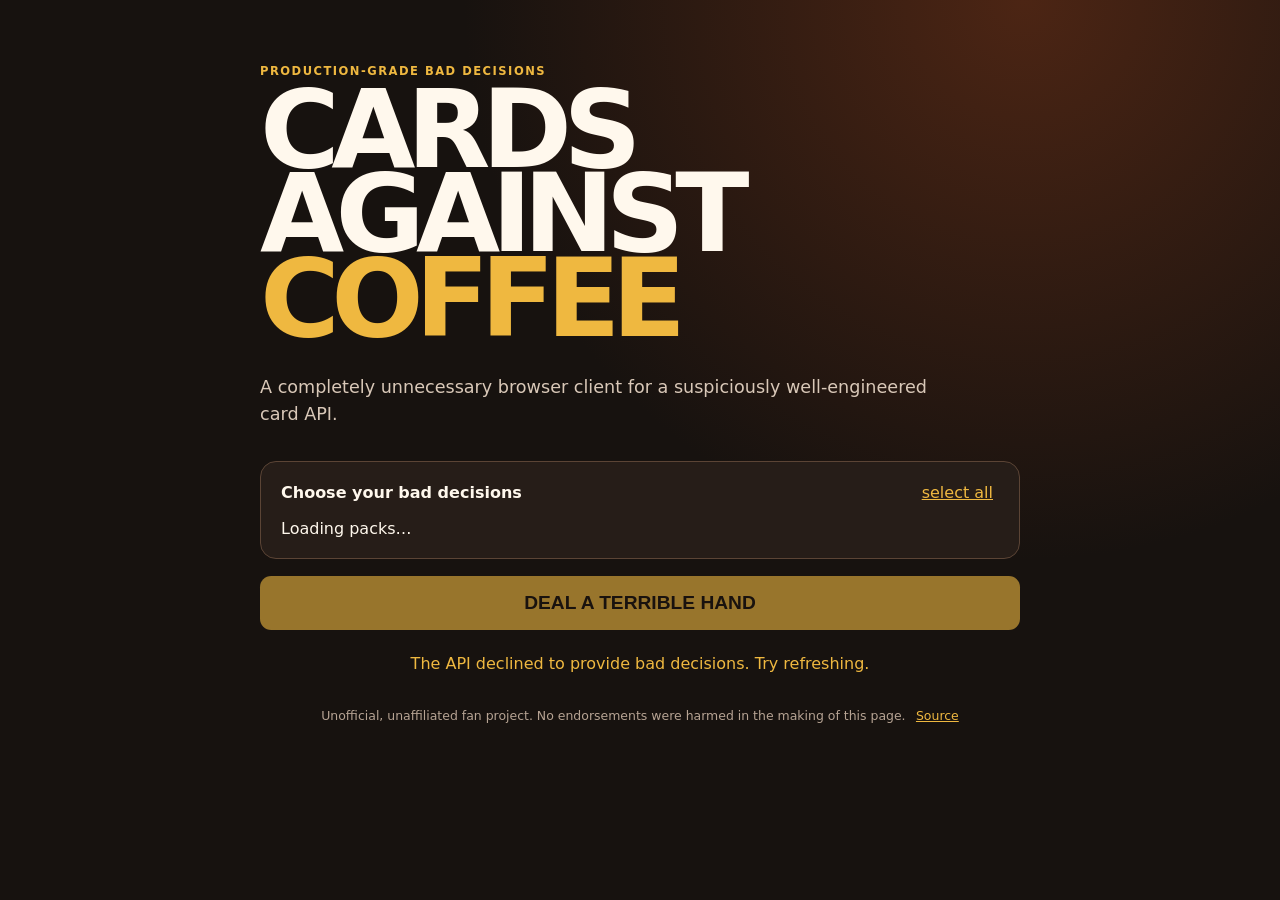
==== src/cah_engine/web/index.html @ 9d2e741f "Add same-origin browser card client" ====
<!doctype html>
<html lang="en">
  <head>
    <meta charset="utf-8">
    <meta name="viewport" content="width=device-width, initial-scale=1">
    <meta name="description" content="A small browser client for Cards Against Coffee.">
    <title>Cards Against Coffee</title>
    <link rel="stylesheet" href="style.css">
  </head>
  <body>
    <main>
      <p class="eyebrow">PRODUCTION-GRADE BAD DECISIONS</p>
      <h1>Cards Against<br><span>Coffee</span></h1>
      <p class="lede">A completely unnecessary browser client for a suspiciously well-engineered card API.</p>

      <section class="controls" aria-labelledby="deck-heading">
        <div class="section-head">
          <h2 id="deck-heading">Choose your bad decisions</h2>
          <button id="all-packs" class="text-button" type="button">select all</button>
        </div>
        <div id="packs" class="packs" aria-live="polite">Loading packs…</div>
      </section>

      <button id="deal" class="deal" type="button">Deal a terrible hand</button>
      <p id="status" class="status" role="status"></p>

      <section id="round" class="round" hidden aria-live="polite">
        <p class="label">BLACK CARD</p>
        <blockquote id="black"></blockquote>
        <div id="answers" class="answers"></div>
        <p class="label result-label">THE DAMAGE</p>
        <p id="result" class="result"></p>
      </section>

      <footer>
        Unofficial, unaffiliated fan project. No endorsements were harmed in the making of this page.
        <a href="https://github.com/BytesAndCoffee/cards-against-coffee">Source</a>
      </footer>
    </main>
    <script src="app.js" defer></script>
  </body>
</html>
---- src/cah_engine/web/style.css ----
:root { color-scheme: dark; font-family: Inter, ui-sans-serif, system-ui, sans-serif; background: #17120f; color: #fff8ed; }
* { box-sizing: border-box; }
body { margin: 0; min-height: 100vh; background: radial-gradient(circle at 80% 0%, #4c2514, transparent 35rem), #17120f; }
main { width: min(760px, calc(100% - 2rem)); margin: 0 auto; padding: 4rem 0 2rem; }
.eyebrow, .label { color: #efb840; font-size: .72rem; font-weight: 800; letter-spacing: .13em; margin: 0 0 .6rem; }
h1 { font-size: clamp(3.4rem, 12vw, 6.8rem); letter-spacing: -.08em; line-height: .78; margin: 0; text-transform: uppercase; }
h1 span { color: #efb840; }
.lede { color: #d9c8b8; font-size: 1.1rem; line-height: 1.55; max-width: 42rem; margin: 2rem 0; }
.controls, .round { background: #261d18; border: 1px solid #5b4435; border-radius: 1rem; padding: 1.25rem; }
.section-head { display: flex; align-items: baseline; justify-content: space-between; gap: 1rem; }
h2 { font-size: 1rem; margin: 0; }
.text-button { background: none; border: 0; color: #efb840; cursor: pointer; font: inherit; text-decoration: underline; }
.packs { display: flex; flex-wrap: wrap; gap: .6rem; margin-top: 1rem; }
.pack { border: 1px solid #6a5040; border-radius: 99px; cursor: pointer; font-size: .9rem; padding: .45rem .7rem; }
.pack:has(input:checked) { border-color: #efb840; background: #3c2918; }
.pack input { accent-color: #efb840; margin-right: .35rem; }
.deal { width: 100%; border: 0; border-radius: .7rem; background: #efb840; color: #1b130e; cursor: pointer; font-size: 1.2rem; font-weight: 900; margin: 1.1rem 0 .5rem; padding: 1rem; text-transform: uppercase; }
.deal:hover { background: #ffe09a; }.deal:disabled { cursor: wait; opacity: .6; }
.status { color: #efb840; min-height: 1.3rem; text-align: center; }
.round { margin-top: 1rem; }.round blockquote { font-size: clamp(1.6rem, 5vw, 2.8rem); font-weight: 800; line-height: 1.05; margin: 0; }
.answers { border-left: 3px solid #efb840; margin: 1.4rem 0; padding-left: 1rem; }.answers p { margin: .45rem 0; }
.result-label { margin-top: 1.5rem; }.result { font-size: 1.15rem; font-weight: 700; line-height: 1.45; margin: 0; }
footer { color: #b6a393; font-size: .78rem; line-height: 1.45; margin-top: 2rem; text-align: center; } footer a { color: #efb840; margin-left: .4rem; }
@media (max-width: 520px) { main { padding-top: 2.5rem; } .section-head { align-items: flex-start; flex-direction: column; gap: .4rem; } }
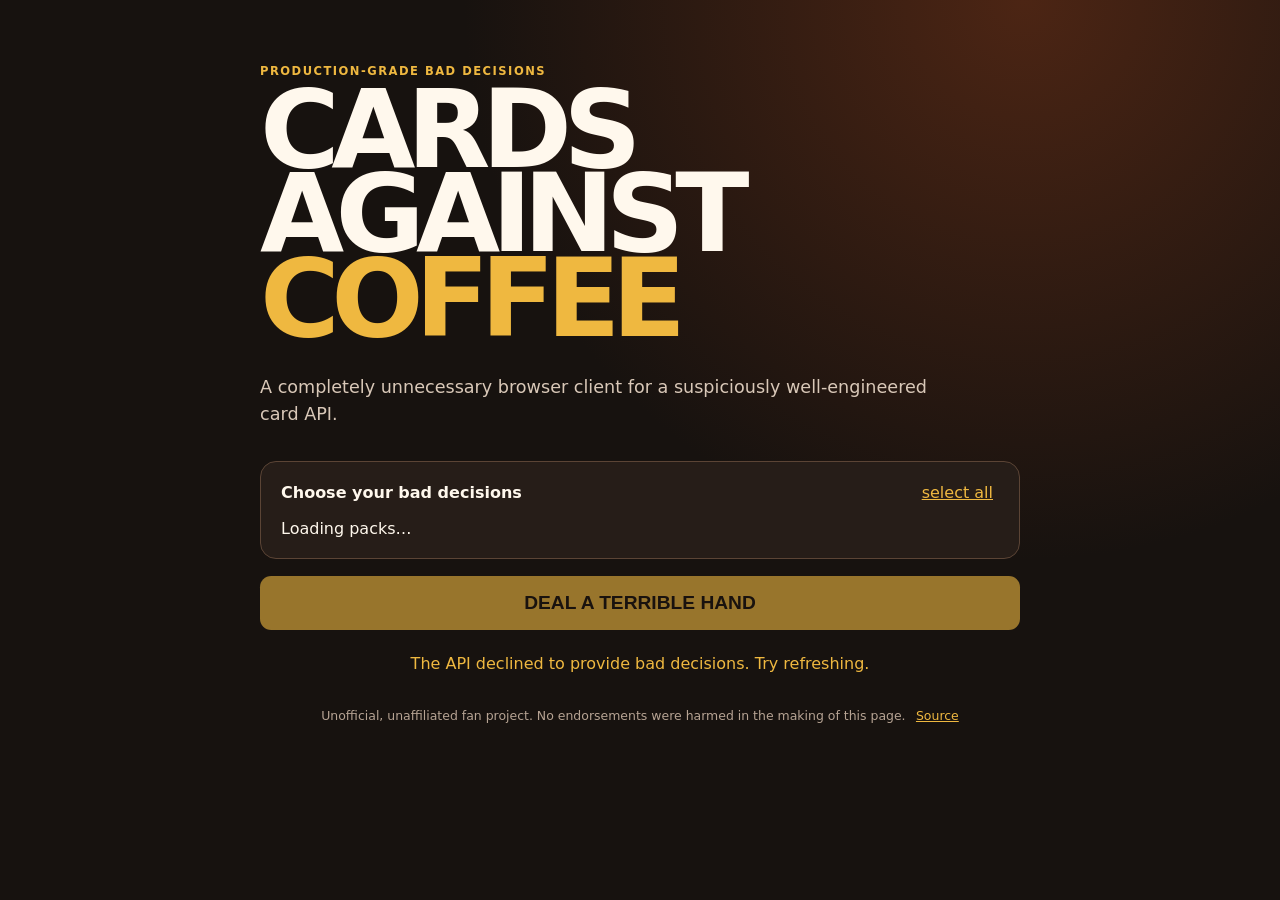
==== commit bcb7da00: "Fix browser assets without trailing slash" ====
--- a/src/cah_engine/web/index.html
+++ b/src/cah_engine/web/index.html
@@ -4,6 +4,7 @@
     <meta charset="utf-8">
     <meta name="viewport" content="width=device-width, initial-scale=1">
     <meta name="description" content="A small browser client for Cards Against Coffee.">
+    <base href="__WEB_BASE__">
     <title>Cards Against Coffee</title>
     <link rel="stylesheet" href="style.css">
   </head>
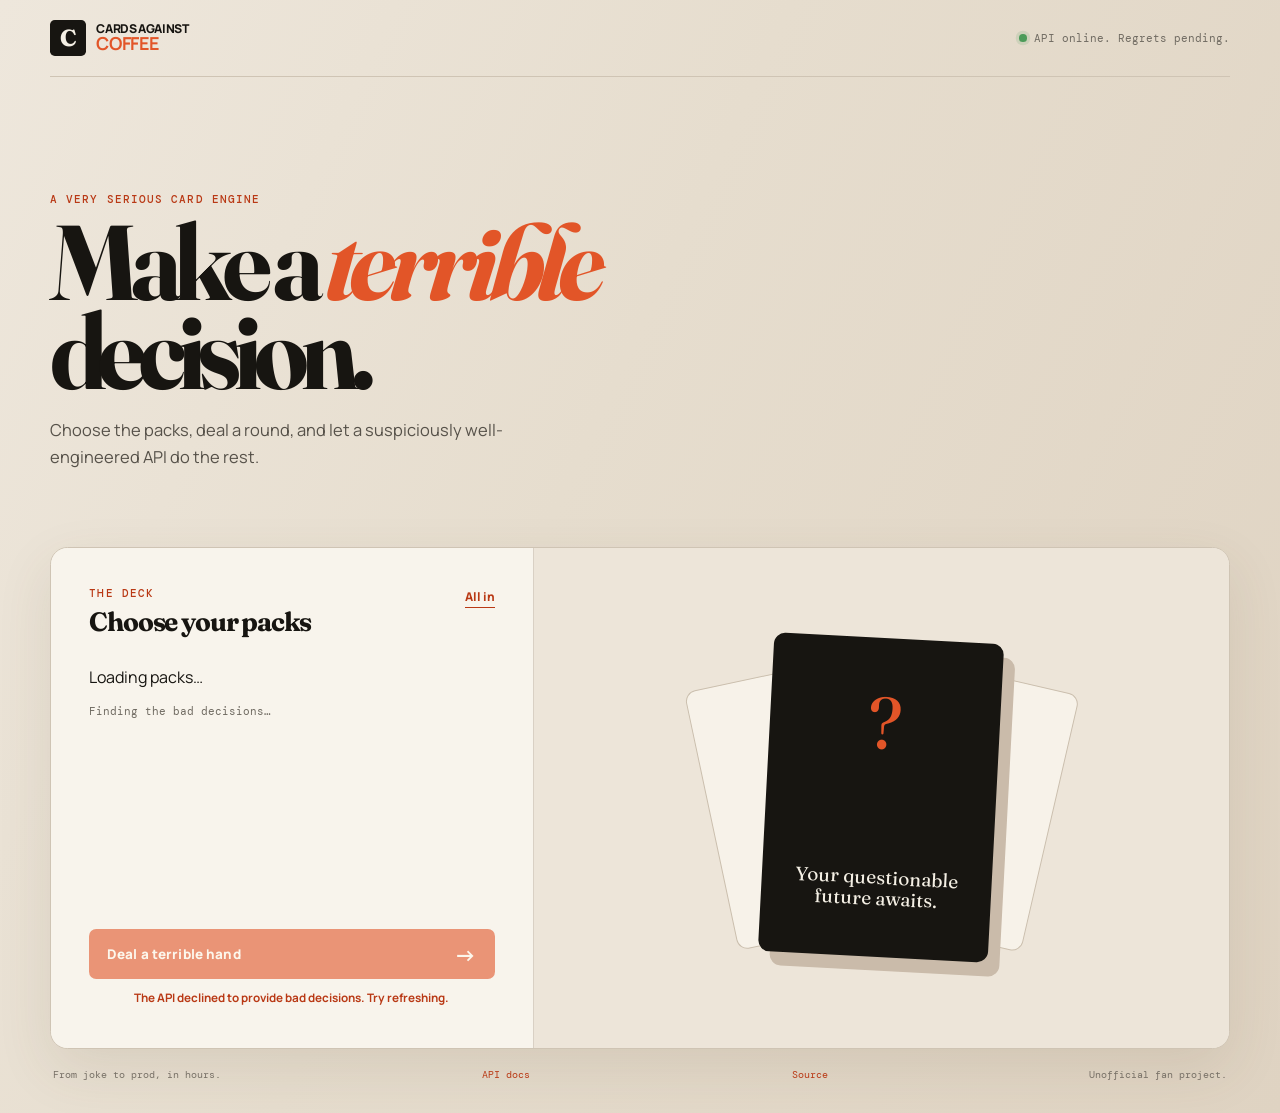
==== commit b2cea6ce: "Redesign browser card table" ====
--- a/src/cah_engine/web/index.html
+++ b/src/cah_engine/web/index.html
@@ -3,39 +3,77 @@
   <head>
     <meta charset="utf-8">
     <meta name="viewport" content="width=device-width, initial-scale=1">
-    <meta name="description" content="A small browser client for Cards Against Coffee.">
+    <meta name="description" content="Deal a beautifully terrible hand with Cards Against Coffee.">
     <base href="__WEB_BASE__">
-    <title>Cards Against Coffee</title>
+    <title>Cards Against Coffee — deal badly, professionally</title>
     <link rel="stylesheet" href="style.css">
   </head>
   <body>
-    <main>
-      <p class="eyebrow">PRODUCTION-GRADE BAD DECISIONS</p>
-      <h1>Cards Against<br><span>Coffee</span></h1>
-      <p class="lede">A completely unnecessary browser client for a suspiciously well-engineered card API.</p>
+    <main class="shell">
+      <header class="masthead">
+        <a class="wordmark" href="./" aria-label="Cards Against Coffee home">
+          <span class="wordmark-mark">C</span>
+          <span>Cards Against<br><strong>Coffee</strong></span>
+        </a>
+        <p class="build-note"><span></span> API online. Regrets pending.</p>
+      </header>
 
-      <section class="controls" aria-labelledby="deck-heading">
-        <div class="section-head">
-          <h2 id="deck-heading">Choose your bad decisions</h2>
-          <button id="all-packs" class="text-button" type="button">select all</button>
-        </div>
-        <div id="packs" class="packs" aria-live="polite">Loading packs…</div>
+      <section class="intro" aria-labelledby="page-title">
+        <p class="kicker">A very serious card engine</p>
+        <h1 id="page-title">Make a <em>terrible</em><br>decision.</h1>
+        <p>Choose the packs, deal a round, and let a suspiciously well-engineered API do the rest.</p>
       </section>
 
-      <button id="deal" class="deal" type="button">Deal a terrible hand</button>
-      <p id="status" class="status" role="status"></p>
+      <section class="table" aria-label="Card round table">
+        <aside class="deck-panel" aria-labelledby="deck-heading">
+          <div class="section-heading">
+            <div>
+              <p class="eyebrow">THE DECK</p>
+              <h2 id="deck-heading">Choose your packs</h2>
+            </div>
+            <button id="all-packs" class="quiet-button" type="button">All in</button>
+          </div>
+          <div id="packs" class="packs" aria-live="polite">Loading packs…</div>
+          <p id="pack-summary" class="pack-summary">Finding the bad decisions…</p>
+          <button id="deal" class="deal" type="button">
+            <span>Deal a terrible hand</span>
+            <b aria-hidden="true">→</b>
+          </button>
+          <p id="status" class="status" role="status"></p>
+        </aside>
 
-      <section id="round" class="round" hidden aria-live="polite">
-        <p class="label">BLACK CARD</p>
-        <blockquote id="black"></blockquote>
-        <div id="answers" class="answers"></div>
-        <p class="label result-label">THE DAMAGE</p>
-        <p id="result" class="result"></p>
+        <section id="round" class="round" hidden aria-live="polite" aria-labelledby="round-heading">
+          <div class="round-heading">
+            <p class="eyebrow">CURRENT ROUND</p>
+            <p id="round-heading" class="round-state">Freshly regrettable</p>
+          </div>
+          <article class="black-card">
+            <p class="card-type">BLACK CARD</p>
+            <blockquote id="black"></blockquote>
+            <span class="card-mark">C</span>
+          </article>
+          <div class="answer-area">
+            <p class="answer-label">THE ANSWERS</p>
+            <div id="answers" class="answers"></div>
+          </div>
+          <p id="result" class="result"></p>
+        </section>
+
+        <section id="empty-round" class="empty-round" aria-label="Round preview">
+          <div class="fan fan-one"></div>
+          <div class="fan fan-two"></div>
+          <div class="empty-card">
+            <span>?</span>
+            <p>Your questionable<br>future awaits.</p>
+          </div>
+        </section>
       </section>
 
       <footer>
-        Unofficial, unaffiliated fan project. No endorsements were harmed in the making of this page.
+        <span>From joke to prod, in hours.</span>
+        <a href="../docs">API docs</a>
         <a href="https://github.com/BytesAndCoffee/cards-against-coffee">Source</a>
+        <span>Unofficial fan project.</span>
       </footer>
     </main>
     <script src="app.js" defer></script>
--- a/src/cah_engine/web/style.css
+++ b/src/cah_engine/web/style.css
@@ -1,24 +1,46 @@
-:root { color-scheme: dark; font-family: Inter, ui-sans-serif, system-ui, sans-serif; background: #17120f; color: #fff8ed; }
+@import url("https://fonts.googleapis.com/css2?family=DM+Mono:wght@400;500&family=Fraunces:opsz,wght@9..144,600;9..144,700;9..144,800&family=Manrope:wght@400;500;600;700;800&display=swap");
+
+:root { --ink: #171511; --paper: #f4efe4; --cream: #fffbf2; --orange: #e25528; --orange-dark: #b93915; --line: #d7cec0; --muted: #706b62; font-family: Manrope, ui-sans-serif, system-ui, sans-serif; color: var(--ink); background: #e8e0d3; }
 * { box-sizing: border-box; }
-body { margin: 0; min-height: 100vh; background: radial-gradient(circle at 80% 0%, #4c2514, transparent 35rem), #17120f; }
-main { width: min(760px, calc(100% - 2rem)); margin: 0 auto; padding: 4rem 0 2rem; }
-.eyebrow, .label { color: #efb840; font-size: .72rem; font-weight: 800; letter-spacing: .13em; margin: 0 0 .6rem; }
-h1 { font-size: clamp(3.4rem, 12vw, 6.8rem); letter-spacing: -.08em; line-height: .78; margin: 0; text-transform: uppercase; }
-h1 span { color: #efb840; }
-.lede { color: #d9c8b8; font-size: 1.1rem; line-height: 1.55; max-width: 42rem; margin: 2rem 0; }
-.controls, .round { background: #261d18; border: 1px solid #5b4435; border-radius: 1rem; padding: 1.25rem; }
-.section-head { display: flex; align-items: baseline; justify-content: space-between; gap: 1rem; }
-h2 { font-size: 1rem; margin: 0; }
-.text-button { background: none; border: 0; color: #efb840; cursor: pointer; font: inherit; text-decoration: underline; }
-.packs { display: flex; flex-wrap: wrap; gap: .6rem; margin-top: 1rem; }
-.pack { border: 1px solid #6a5040; border-radius: 99px; cursor: pointer; font-size: .9rem; padding: .45rem .7rem; }
-.pack:has(input:checked) { border-color: #efb840; background: #3c2918; }
-.pack input { accent-color: #efb840; margin-right: .35rem; }
-.deal { width: 100%; border: 0; border-radius: .7rem; background: #efb840; color: #1b130e; cursor: pointer; font-size: 1.2rem; font-weight: 900; margin: 1.1rem 0 .5rem; padding: 1rem; text-transform: uppercase; }
-.deal:hover { background: #ffe09a; }.deal:disabled { cursor: wait; opacity: .6; }
-.status { color: #efb840; min-height: 1.3rem; text-align: center; }
-.round { margin-top: 1rem; }.round blockquote { font-size: clamp(1.6rem, 5vw, 2.8rem); font-weight: 800; line-height: 1.05; margin: 0; }
-.answers { border-left: 3px solid #efb840; margin: 1.4rem 0; padding-left: 1rem; }.answers p { margin: .45rem 0; }
-.result-label { margin-top: 1.5rem; }.result { font-size: 1.15rem; font-weight: 700; line-height: 1.45; margin: 0; }
-footer { color: #b6a393; font-size: .78rem; line-height: 1.45; margin-top: 2rem; text-align: center; } footer a { color: #efb840; margin-left: .4rem; }
-@media (max-width: 520px) { main { padding-top: 2.5rem; } .section-head { align-items: flex-start; flex-direction: column; gap: .4rem; } }
+body { min-width: 320px; margin: 0; background: linear-gradient(115deg, #eee7dc 0%, #e6ddce 44%, #dfd3c2 100%); }
+button { font: inherit; }
+.shell { width: min(1180px, calc(100% - 3rem)); margin: 0 auto; padding: 1.25rem 0 2rem; }
+.masthead { display: flex; align-items: center; justify-content: space-between; padding-bottom: 1.25rem; border-bottom: 1px solid #cfc4b4; }
+.wordmark { display: inline-flex; align-items: center; gap: .65rem; color: var(--ink); font-size: .76rem; font-weight: 800; letter-spacing: -.03em; line-height: .9; text-decoration: none; text-transform: uppercase; }
+.wordmark strong { color: var(--orange); font-size: 1.12rem; }
+.wordmark-mark { display: grid; place-items: center; width: 2.25rem; aspect-ratio: 1; border-radius: .3rem; background: var(--ink); color: var(--paper); font-family: Fraunces, Georgia, serif; font-size: 1.45rem; text-transform: none; }
+.build-note { display: flex; align-items: center; gap: .45rem; margin: 0; color: var(--muted); font-family: "DM Mono", monospace; font-size: .68rem; }
+.build-note span { width: .48rem; height: .48rem; border-radius: 50%; background: #4c9b59; box-shadow: 0 0 0 .2rem #4c9b5926; }
+.intro { padding: clamp(3.5rem, 9vw, 7.5rem) 0 clamp(2.7rem, 6vw, 5rem); }
+.kicker, .eyebrow, .answer-label, .card-type { margin: 0; color: var(--orange-dark); font-family: "DM Mono", monospace; font-size: .68rem; font-weight: 500; letter-spacing: .1em; text-transform: uppercase; }
+h1 { max-width: 760px; margin: .65rem 0 1.3rem; font-family: Fraunces, Georgia, serif; font-size: clamp(3.5rem, 8.3vw, 7.2rem); font-weight: 700; letter-spacing: -.075em; line-height: .84; }
+h1 em { color: var(--orange); font-style: italic; }
+.intro > p:last-child { max-width: 500px; margin: 0; color: #565149; font-size: 1.03rem; line-height: 1.65; }
+.table { display: grid; grid-template-columns: minmax(290px, .82fr) minmax(0, 1.18fr); overflow: hidden; border: 1px solid #cfc4b4; border-radius: 1.1rem; box-shadow: 0 1.25rem 3.5rem #5f49321c; background: var(--paper); }
+.deck-panel { display: flex; flex-direction: column; min-height: 500px; padding: clamp(1.5rem, 3vw, 2.4rem); border-right: 1px solid #d9d0c4; background: #f8f4ec; }
+.section-heading { display: flex; align-items: flex-start; justify-content: space-between; gap: 1rem; }
+h2 { margin: .3rem 0 0; font-family: Fraunces, Georgia, serif; font-size: 1.65rem; letter-spacing: -.045em; }
+.quiet-button { border: 0; border-bottom: 1px solid currentColor; padding: .1rem 0; color: var(--orange-dark); background: transparent; cursor: pointer; font-size: .75rem; font-weight: 800; }
+.quiet-button:hover { color: var(--ink); }
+.packs { display: grid; gap: .55rem; margin-top: 1.75rem; }
+.pack { display: flex; align-items: center; gap: .8rem; padding: .8rem .85rem; border: 1px solid var(--line); border-radius: .45rem; background: var(--cream); cursor: pointer; transition: border .15s ease, box-shadow .15s ease, transform .15s ease; }
+.pack:hover { border-color: #a89e8f; transform: translateY(-1px); }
+.pack:has(input:checked) { border-color: var(--ink); box-shadow: inset .2rem 0 var(--orange); }
+.pack input { position: absolute; opacity: 0; }
+.pack span { font-size: .78rem; font-weight: 700; line-height: 1.25; }
+.pack span::before { content: ""; display: inline-block; width: .8rem; height: .8rem; margin-right: .6rem; border: 1px solid #a59b8d; border-radius: 50%; vertical-align: -.1rem; background: var(--cream); }
+.pack:has(input:checked) span::before { border: .27rem solid var(--orange); }
+.pack-summary { min-height: 1.4rem; margin: 1rem 0; color: var(--muted); font-family: "DM Mono", monospace; font-size: .68rem; }
+.deal { display: flex; align-items: center; justify-content: space-between; width: 100%; margin-top: auto; border: 0; border-radius: .45rem; padding: 1rem 1.1rem; background: var(--orange); color: #fff9ed; cursor: pointer; font-size: .84rem; font-weight: 800; letter-spacing: .01em; transition: background .15s ease, transform .15s ease; }
+.deal b { font-size: 1.4rem; line-height: .6; }.deal:hover { background: var(--orange-dark); transform: translateY(-2px); }.deal:disabled { cursor: wait; opacity: .6; transform: none; }
+.status { min-height: 1.2rem; margin: .7rem 0 0; color: var(--orange-dark); font-size: .73rem; font-weight: 700; text-align: center; }
+.round, .empty-round { min-height: 500px; padding: clamp(1.5rem, 3vw, 2.4rem); background: #ede5d9; }
+.round-heading { display: flex; justify-content: space-between; align-items: baseline; }.round-state { margin: 0; color: var(--muted); font-family: "DM Mono", monospace; font-size: .64rem; }
+.black-card { position: relative; min-height: 210px; margin: 1.25rem 0 1.35rem; overflow: hidden; border-radius: .7rem; padding: 1.35rem; background: var(--ink); color: #fcf8ee; box-shadow: .45rem .55rem 0 #c9bbab; }
+.card-type { color: #f9c1aa; }.black-card blockquote { max-width: 27rem; margin: 1.35rem 0 0; font-family: Fraunces, Georgia, serif; font-size: clamp(1.55rem, 3vw, 2.6rem); font-weight: 600; letter-spacing: -.055em; line-height: 1.02; }.card-mark { position: absolute; right: 1.1rem; bottom: .7rem; color: #ffffff35; font-family: Fraunces, Georgia, serif; font-size: 3.4rem; font-weight: 800; }
+.answer-area { padding-top: .1rem; }.answers { display: grid; grid-template-columns: repeat(auto-fit, minmax(130px, 1fr)); gap: .55rem; margin-top: .7rem; }.answers p { display: flex; align-items: center; min-height: 5rem; margin: 0; border: 1px solid #d2c6b7; border-radius: .4rem; padding: .75rem; background: var(--cream); box-shadow: .17rem .2rem 0 #d0c3b3; font-size: .76rem; font-weight: 700; line-height: 1.35; }
+.result { margin: 1.4rem 0 0; color: #514b43; font-family: Fraunces, Georgia, serif; font-size: 1.1rem; font-style: italic; line-height: 1.4; }
+.empty-round { position: relative; display: grid; place-items: center; overflow: hidden; }.empty-card { position: relative; z-index: 2; display: grid; place-items: center; width: min(230px, 72%); aspect-ratio: .72; border-radius: .7rem; background: var(--ink); color: var(--paper); box-shadow: .75rem .85rem 0 #cabbaa; text-align: center; transform: rotate(3deg); }.empty-card span { color: var(--orange); font-family: Fraunces, Georgia, serif; font-size: 4.5rem; line-height: 1; }.empty-card p { margin: .7rem 0 0; font-family: Fraunces, Georgia, serif; font-size: 1.2rem; line-height: 1.1; }.fan { position: absolute; width: 190px; aspect-ratio: .72; border: 1px solid #cbbfae; border-radius: .7rem; background: #f7f2e9; }.fan-one { transform: translate(-4.8rem, .25rem) rotate(-12deg); }.fan-two { transform: translate(4.8rem, .3rem) rotate(13deg); }
+footer { display: flex; flex-wrap: wrap; gap: .4rem 1.2rem; justify-content: space-between; padding: 1.2rem .2rem 0; color: #777066; font-family: "DM Mono", monospace; font-size: .63rem; } footer a { color: var(--orange-dark); text-decoration: none; } footer a:hover { text-decoration: underline; }
+@media (max-width: 760px) { .shell { width: min(100% - 1.5rem, 720px); }.table { grid-template-columns: 1fr; }.deck-panel { min-height: 0; border-right: 0; border-bottom: 1px solid #d9d0c4; }.deal { margin-top: 1.2rem; }.round, .empty-round { min-height: 420px; }.intro { padding-top: 4rem; }.build-note { display: none; } }
+@media (max-width: 440px) { .shell { width: min(100% - 1rem, 720px); } h1 { font-size: 3.25rem; }.deck-panel, .round, .empty-round { padding: 1.25rem; }.answers { grid-template-columns: 1fr; }.masthead { padding-bottom: 1rem; } footer { justify-content: flex-start; } }
